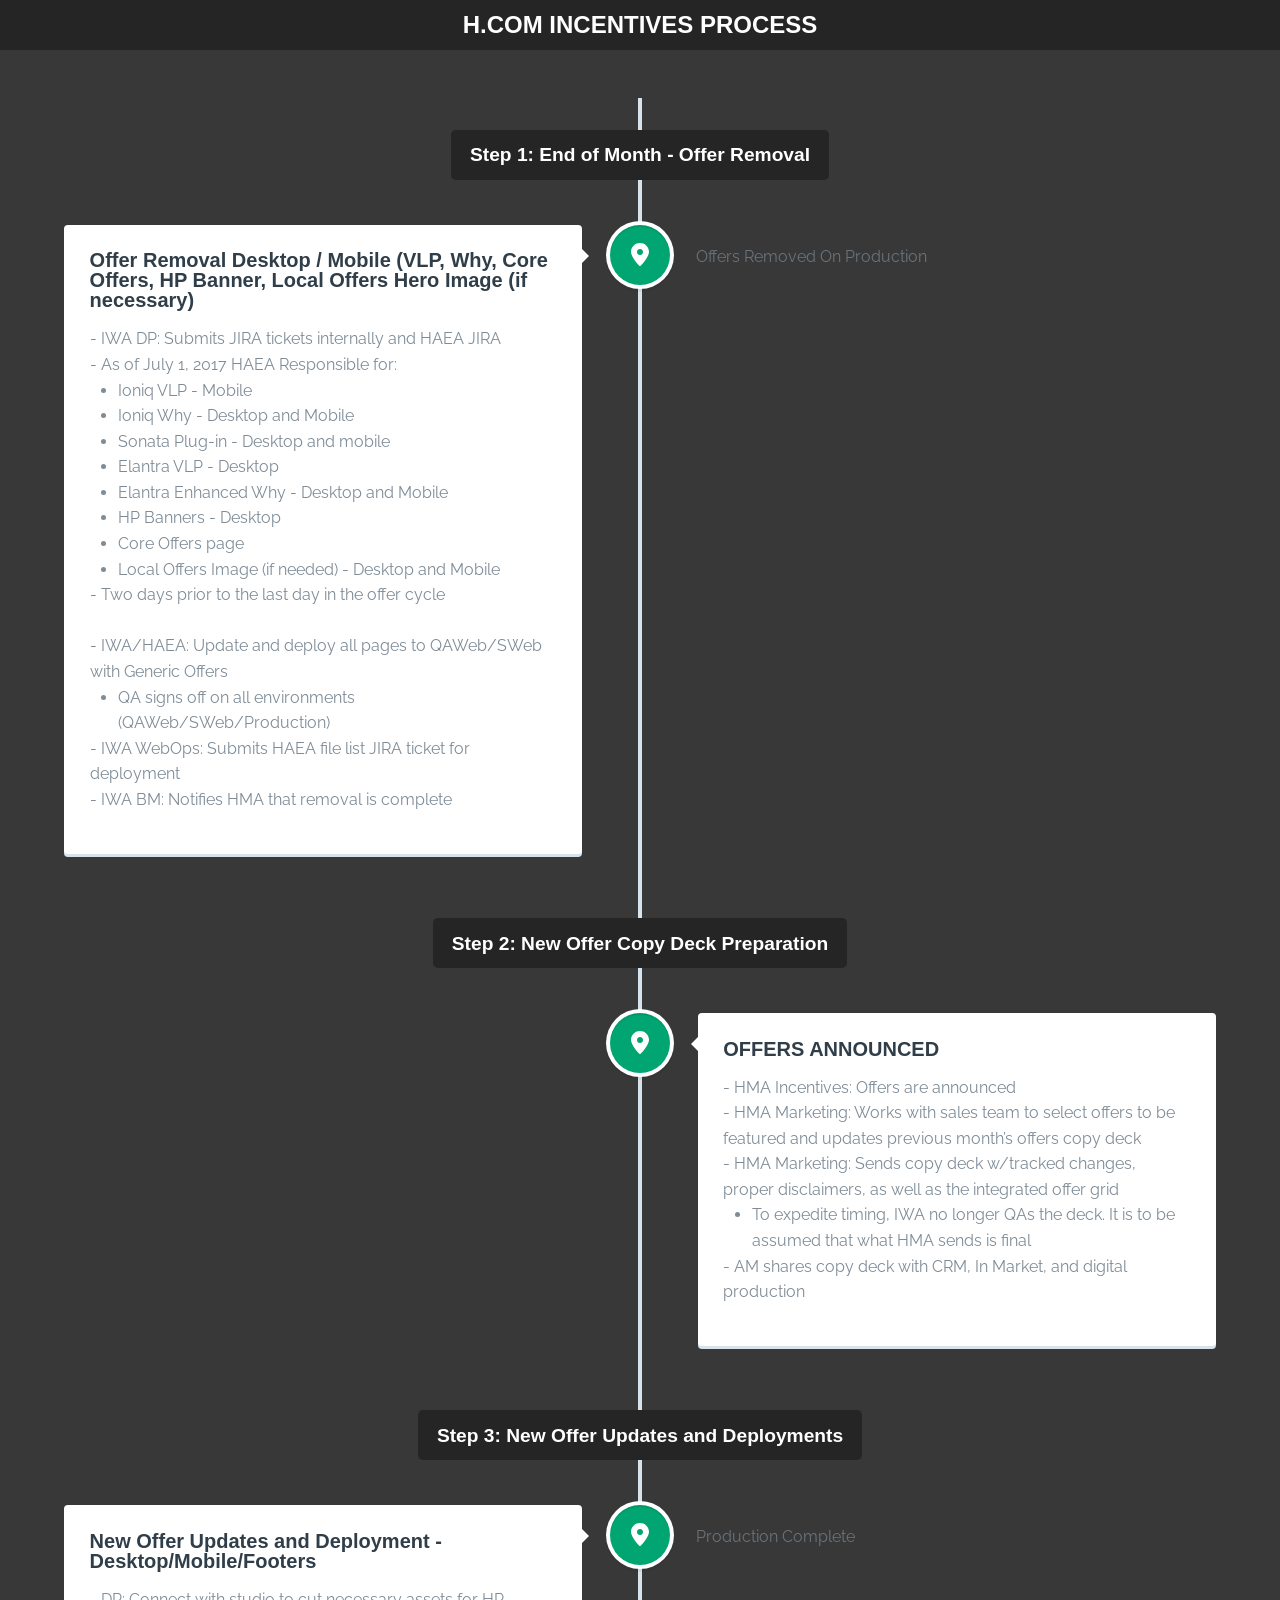
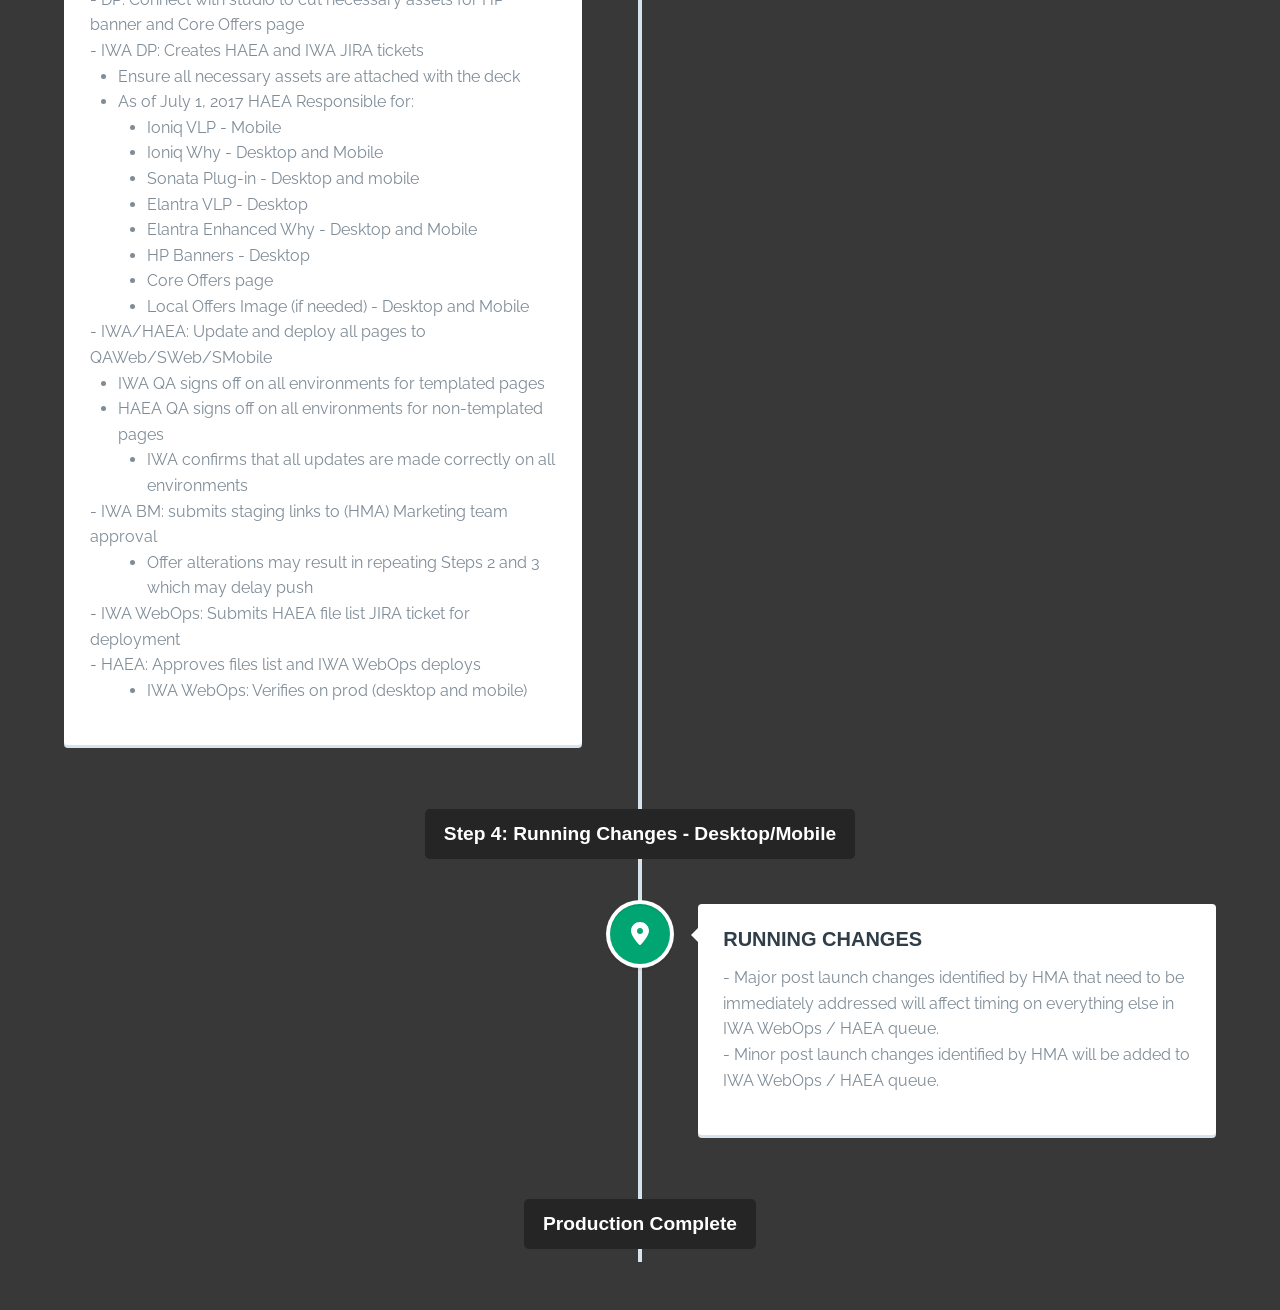
==== incentives/index.html @ 13c31f6a "Add files via upload" ====
<!doctype html>
<html lang="en" class="no-js">
<head>
	<meta charset="UTF-8">
	<meta name="viewport" content="width=device-width, initial-scale=1">

	<link href="https://fonts.googleapis.com/css?family=Raleway" rel="stylesheet" type='text/css'>

	<link rel="stylesheet" href="css/reset.css"> <!-- CSS reset -->
	<link rel="stylesheet" href="css/style.css"> <!-- Resource style -->
	<script src="js/modernizr.js"></script> <!-- Modernizr -->

	<title>H.com Incentives Process</title>
</head>
<body>
	<header>
		<h1>H.COM INCENTIVES PROCESS</h1>
	</header>

	<section id="myu-timeline" class="myu-container">
		<h2 class="myu-timeline-group">
			<span class="myu-timeline-group-title">Step 1:  End of Month - Offer Removal</span>
		</h2>
		<div class="myu-timeline-block">
			<div class="myu-timeline-img myu-pin">
				<img src="img/myu-icon-pin.svg" alt="">
			</div> <!-- myu-timeline-img -->

			<div class="myu-timeline-content">
				<h3>Offer Removal Desktop / Mobile (VLP, Why, Core Offers, HP Banner, Local Offers Hero Image (if necessary)</h3>
				<ul>
					<li>- IWA DP: Submits JIRA tickets internally and HAEA JIRA</li>
					<li>- As of July 1, 2017 HAEA Responsible for:</li>
					<li>
						<ul>
							<li>Ioniq VLP - Mobile</li>
							<li>Ioniq Why - Desktop and Mobile</li>
							<li>Sonata Plug-in - Desktop and mobile</li>
							<li>Elantra VLP - Desktop</li>
							<li>Elantra Enhanced Why - Desktop and Mobile</li>
							<li>HP Banners - Desktop</li>
							<li>Core Offers page</li>
							<li>Local Offers Image (if needed) - Desktop and Mobile</li>
						</ul>
					</li>
					<li>
						- Two days prior to the last day in the offer cycle
					</li>
					<br>
					<li>- IWA/HAEA: Update and deploy all pages to QAWeb/SWeb with Generic Offers</li>
					<li>
						<ul>
							<li>QA signs off on all environments (QAWeb/SWeb/Production)</li>
				</ul>
					<li>- IWA WebOps: Submits HAEA file list JIRA ticket for deployment</li>
					<li>- IWA BM: Notifies HMA that removal is complete</li>

				<span class="myu-day">Offers Removed On Production</span>
			</div> <!-- myu-timeline-content -->
		</div> <!-- myu-timeline-block -->
		<h2 class="myu-timeline-group">
			<span class="myu-timeline-group-title">Step 2: New Offer Copy Deck Preparation</span>
		</h2>
		<div class="myu-timeline-block">
			<div class="myu-timeline-img myu-pin">
				<img src="img/myu-icon-pin.svg" alt="">
			</div> <!-- myu-timeline-img -->

			<div class="myu-timeline-content">
				<h3>OFFERS ANNOUNCED</h3>
				<ul>
					<li>- HMA Incentives: Offers are announced</li>
					<li>- HMA Marketing: Works with sales team to select offers to be featured and updates previous month’s offers copy deck</li>
					<li>- HMA Marketing: Sends copy deck w/tracked changes, proper disclaimers, as well as the integrated offer grid</li>
					<li>
						<ul>
							<li>To expedite timing, IWA no longer QAs the deck. It is to be assumed that what HMA sends is final</li>
				</ul>
					<li>- AM shares copy deck with CRM, In Market, and digital production</li>
				</ul>
				<span class="myu-day"></span>
			</div> <!-- myu-timeline-content -->
		</div> <!-- myu-timeline-block -->

		<h2 class="myu-timeline-group">
			<span class="myu-timeline-group-title">Step 3: New Offer Updates and Deployments</span>
		</h2>

		<div class="myu-timeline-block">
			<div class="myu-timeline-img myu-pin">
				<img src="img/myu-icon-pin.svg" alt="">
			</div> <!-- myu-timeline-img -->

			<div class="myu-timeline-content">
				<h3>New Offer Updates and Deployment - Desktop/Mobile/Footers</h3>
				<ul>
					<li>- DP: Connect with studio to cut necessary assets for HP banner and Core Offers page</li>
					<li>- IWA DP: Creates HAEA and IWA JIRA tickets</li>
						<ul>
							<li>Ensure all necessary assets are attached with the deck</li>
							<li>As of July 1, 2017 HAEA Responsible for:</li>
								<ul>
									<li>Ioniq VLP - Mobile</li>
									<li>Ioniq Why - Desktop and Mobile</li>
									<li>Sonata Plug-in - Desktop and mobile</li>
									<li>Elantra VLP - Desktop</li>
									<li>Elantra Enhanced Why - Desktop and Mobile</li>
									<li>HP Banners - Desktop</li>
									<li>Core Offers page</li>
									<li>Local Offers Image (if needed) - Desktop and Mobile</li>
								</ul>
						</ul>
					</li>
					<li>
						- IWA/HAEA: Update and deploy all pages to QAWeb/SWeb/SMobile 
					</li>
						<ul>
							<li>IWA QA signs off on all environments for templated pages</li>
							<li>HAEA QA signs off on all environments for non-templated pages</li>
								<ul>
									<li>IWA confirms that all updates are made correctly on all environments</li>
								</ul>
						</ul>
					</li>
					<li>
						- IWA BM: submits staging links to (HMA) Marketing team approval
					</li>
						<ul>
							<ul>
								<li>Offer alterations may result in repeating Steps 2 and 3 which may delay push</li>
							</ul>
						</ul>
					</li>
					<li>
						- IWA WebOps: Submits HAEA file list JIRA ticket for deployment
					</li>
					<li>
						- HAEA: Approves files list and IWA WebOps deploys
					</li>
						<ul>
							<ul>
								<li>IWA WebOps: Verifies on prod (desktop and mobile)</li>
							</ul>
				</ul>
				<span class="myu-day">Production Complete</span>
			</div> <!-- myu-timeline-content -->
		</div> <!-- myu-timeline-block -->

				<h2 class="myu-timeline-group">
			<span class="myu-timeline-group-title">Step 4: Running Changes - Desktop/Mobile</span>
		</h2>

		<div class="myu-timeline-block">
			<div class="myu-timeline-img myu-pin">
				<img src="img/myu-icon-pin.svg" alt="">
			</div> <!-- myu-timeline-img -->

			<div class="myu-timeline-content">
				<h3>RUNNING CHANGES</h3>
				<ul>
					<li>- Major post launch changes identified by HMA that need to be immediately addressed will affect timing on everything else in IWA WebOps / HAEA queue.</li>
					<li>- Minor post launch changes identified by HMA will be added to IWA WebOps / HAEA queue.</li>
				</ul>
				<span class="myu-day"></span>
			</div> <!-- myu-timeline-content -->
		</div> <!-- myu-timeline-block -->

								<h2 class="myu-timeline-group">
			<span class="myu-timeline-group-title">Production Complete</span>
		</h2>

	</section> <!-- myu-timeline -->
	<script src="http://ajax.googleapis.com/ajax/libs/jquery/1.11.0/jquery.min.js"></script>
	<script src="js/main.js"></script> <!-- Resource jQuery -->
</body>
</html>
---- incentives/css/style.css ----
/* --------------------------------

Primary style

-------------------------------- */
html * {
  -webkit-font-smoothing: antialiased;
  -moz-osx-font-smoothing: grayscale;
}

*, *:after, *:before {
  -webkit-box-sizing: border-box;
  -moz-box-sizing: border-box;
  box-sizing: border-box;
}

body {
  font-size: 100%;
  font-family: 'Raleway', sans-serif;
  color: #7f8c97;
  background-color: #383838;
}

a {
  color: #acb7c0;
  text-decoration: none;
  font-family: "Open Sans", sans-serif;
}

img {
  max-width: 100%;
}

h1, h2, h3 {
  font-family: "Open Sans", sans-serif;
  font-weight: bold;
}

/* --------------------------------

Modules - reusable parts of our design

-------------------------------- */
.myu-container {
  /* this class is used to give a max-width to the element it is applied to, and center it horizontally when it reaches that max-width */
  width: 90%;
  max-width: 1170px;
  margin: 0 auto;
}
.myu-container::after {
  /* clearfix */
  content: '';
  display: table;
  clear: both;
}

/* --------------------------------

Main components

-------------------------------- */
header {
  height: 50px;
  line-height: 50px;
  text-align: center;
  background: #252525;
}
header h1 {
  color: white;
  font-size: 18px;
  font-size: 1.125rem;
}
@media only screen and (min-width: 1170px) {
  header h1 {
    font-size: 24px;
    font-size: 1.5rem;
  }
}

#myu-timeline {
  position: relative;
  padding: 2em 0;
  margin-top: 2em;
  margin-bottom: 2em;
}
#myu-timeline::before {
  /* this is the vertical line */
  content: '';
  position: absolute;
  top: 0;
  left: 18px;
  height: 100%;
  width: 4px;
  background: #d7e4ed;
}
@media only screen and (min-width: 1170px) {
  #myu-timeline {
    margin-top: 3em;
    margin-bottom: 3em;
  }
  #myu-timeline::before {
    left: 50%;
    margin-left: -2px;
  }
}

.myu-timeline-group {
  margin-left: 60px;
  position: relative;
  height: 1.6em;
}
.myu-timeline-group-title {
  padding: .8em 1em;
  background: #252525;
  color: white;
  border-radius: 0.25em;
  display: inline-block;
}

.myu-timeline-block {
  position: relative;
  margin: 2em 0;
}
.myu-timeline-block:after {
  content: "";
  display: table;
  clear: both;
}
.myu-timeline-block:first-child {
  margin-top: 0;
}
.myu-timeline-block:last-child {
  margin-bottom: 0;
}
@media only screen and (min-width: 1170px) {
  .myu-timeline-block {
    margin: 4em 0;
  }
  .myu-timeline-block:first-child {
    margin-top: 0;
  }
  .myu-timeline-block:last-child {
    margin-bottom: 0;
  }
}

.myu-timeline-img {
  position: absolute;
  top: 0;
  left: 0;
  width: 40px;
  height: 40px;
  border-radius: 50%;
  box-shadow: 0 0 0 4px white, inset 0 2px 0 rgba(0, 0, 0, 0.08), 0 3px 0 4px rgba(0, 0, 0, 0.05);
}
.myu-timeline-img img {
  display: block;
  width: 24px;
  height: 24px;
  position: relative;
  left: 50%;
  top: 50%;
  margin-left: -12px;
  margin-top: -12px;
}
.myu-timeline-img.myu-pin {
  background: #00a571;
}
@media only screen and (min-width: 1170px) {
  .myu-timeline-img {
    width: 60px;
    height: 60px;
    left: 50%;
    margin-left: -30px;
    /* Force Hardware Acceleration in WebKit */
    -webkit-transform: translateZ(0);
    -webkit-backface-visibility: hidden;
  }
  .cssanimations .myu-timeline-img.is-hidden {
    visibility: hidden;
  }
  .cssanimations .myu-timeline-img.bounce-in {
    visibility: visible;
    -webkit-animation: cd-bounce-1 0.6s;
    -moz-animation: cd-bounce-1 0.6s;
    animation: cd-bounce-1 0.6s;
  }
}

@-webkit-keyframes cd-bounce-1 {
  0% {
    opacity: 0;
    -webkit-transform: scale(0.5);
  }

  60% {
    opacity: 1;
    -webkit-transform: scale(1.2);
  }

  100% {
    -webkit-transform: scale(1);
  }
}
@-moz-keyframes cd-bounce-1 {
  0% {
    opacity: 0;
    -moz-transform: scale(0.5);
  }

  60% {
    opacity: 1;
    -moz-transform: scale(1.2);
  }

  100% {
    -moz-transform: scale(1);
  }
}
@keyframes cd-bounce-1 {
  0% {
    opacity: 0;
    -webkit-transform: scale(0.5);
    -moz-transform: scale(0.5);
    -ms-transform: scale(0.5);
    -o-transform: scale(0.5);
    transform: scale(0.5);
  }

  60% {
    opacity: 1;
    -webkit-transform: scale(1.2);
    -moz-transform: scale(1.2);
    -ms-transform: scale(1.2);
    -o-transform: scale(1.2);
    transform: scale(1.2);
  }

  100% {
    -webkit-transform: scale(1);
    -moz-transform: scale(1);
    -ms-transform: scale(1);
    -o-transform: scale(1);
    transform: scale(1);
  }
}
.myu-timeline-content {
  position: relative;
  margin-left: 60px;
  background: white;
  border-radius: 0.25em;
  padding: 1em;
  box-shadow: 0 3px 0 #d7e4ed;
}
.myu-timeline-content:after {
  content: "";
  display: table;
  clear: both;
}
.myu-timeline-content h3 {
  color: #303e49;
}
.myu-timeline-content .myu-day {
  font-size: 13px;
  font-size: 0.8125rem;
  display: inline-block;
}
.myu-timeline-content > ul {
  margin: 1em 0;
  font-size: 13px;
  font-size: 0.8125rem;
  line-height: 1.6;
}
.myu-timeline-content > ul ul {
  margin-left: 1.8em;
  list-style: disc;
}
.myu-timeline-content .myu-day {
  float: left;
  padding: .8em 0;
  opacity: .7;
}
.myu-timeline-content::before {
  content: '';
  position: absolute;
  top: 16px;
  right: 100%;
  height: 0;
  width: 0;
  border: 7px solid transparent;
  border-right: 7px solid white;
}
@media only screen and (min-width: 768px) {
  .myu-timeline-group {
    font-size: 18px;
    font-size: 1.2rem;
  }
  .myu-timeline-content h3 {
    font-size: 20px;
    font-size: 1.25rem;
  }
  .myu-timeline-content > ul {
    font-size: 16px;
    font-size: 1rem;
  }
  .myu-timeline-content .myu-day {
    font-size: 14px;
    font-size: 0.875rem;
  }
}
@media only screen and (min-width: 1170px) {
  .myu-timeline-group {
    margin-left: 0;
    text-align: center;
  }
  .myu-timeline-content {
    margin-left: 0;
    padding: 1.6em;
    width: 45%;
  }
  .myu-timeline-content::before {
    top: 24px;
    left: 100%;
    border-color: transparent;
    border-left-color: white;
  }
  .myu-timeline-content .myu-day {
    position: absolute;
    width: 100%;
    left: 122%;
    top: 6px;
    font-size: 16px;
    font-size: 1rem;
  }
  .myu-timeline-block:nth-of-type(even) .myu-timeline-content {
    float: right;
  }
  .myu-timeline-block:nth-of-type(even) .myu-timeline-content::before {
    top: 24px;
    left: auto;
    right: 100%;
    border-color: transparent;
    border-right-color: white;
  }
  .myu-timeline-block:nth-of-type(even) .myu-timeline-content .myu-day {
    left: auto;
    right: 122%;
    text-align: right;
  }
  .cssanimations .myu-timeline-content.is-hidden {
    visibility: hidden;
  }
  .cssanimations .myu-timeline-content.bounce-in {
    visibility: visible;
    -webkit-animation: cd-bounce-2 0.6s;
    -moz-animation: cd-bounce-2 0.6s;
    animation: cd-bounce-2 0.6s;
  }
}

@media only screen and (min-width: 1170px) {
  /* inverse bounce effect on even content blocks */
  .cssanimations .myu-timeline-block:nth-of-type(even) .myu-timeline-content.bounce-in {
    -webkit-animation: cd-bounce-2-inverse 0.6s;
    -moz-animation: cd-bounce-2-inverse 0.6s;
    animation: cd-bounce-2-inverse 0.6s;
  }
}
@-webkit-keyframes cd-bounce-2 {
  0% {
    opacity: 0;
    -webkit-transform: translateX(-100px);
  }

  60% {
    opacity: 1;
    -webkit-transform: translateX(20px);
  }

  100% {
    -webkit-transform: translateX(0);
  }
}
@-moz-keyframes cd-bounce-2 {
  0% {
    opacity: 0;
    -moz-transform: translateX(-100px);
  }

  60% {
    opacity: 1;
    -moz-transform: translateX(20px);
  }

  100% {
    -moz-transform: translateX(0);
  }
}
@keyframes cd-bounce-2 {
  0% {
    opacity: 0;
    -webkit-transform: translateX(-100px);
    -moz-transform: translateX(-100px);
    -ms-transform: translateX(-100px);
    -o-transform: translateX(-100px);
    transform: translateX(-100px);
  }

  60% {
    opacity: 1;
    -webkit-transform: translateX(20px);
    -moz-transform: translateX(20px);
    -ms-transform: translateX(20px);
    -o-transform: translateX(20px);
    transform: translateX(20px);
  }

  100% {
    -webkit-transform: translateX(0);
    -moz-transform: translateX(0);
    -ms-transform: translateX(0);
    -o-transform: translateX(0);
    transform: translateX(0);
  }
}
@-webkit-keyframes cd-bounce-2-inverse {
  0% {
    opacity: 0;
    -webkit-transform: translateX(100px);
  }

  60% {
    opacity: 1;
    -webkit-transform: translateX(-20px);
  }

  100% {
    -webkit-transform: translateX(0);
  }
}
@-moz-keyframes cd-bounce-2-inverse {
  0% {
    opacity: 0;
    -moz-transform: translateX(100px);
  }

  60% {
    opacity: 1;
    -moz-transform: translateX(-20px);
  }

  100% {
    -moz-transform: translateX(0);
  }
}
@keyframes cd-bounce-2-inverse {
  0% {
    opacity: 0;
    -webkit-transform: translateX(100px);
    -moz-transform: translateX(100px);
    -ms-transform: translateX(100px);
    -o-transform: translateX(100px);
    transform: translateX(100px);
  }

  60% {
    opacity: 1;
    -webkit-transform: translateX(-20px);
    -moz-transform: translateX(-20px);
    -ms-transform: translateX(-20px);
    -o-transform: translateX(-20px);
    transform: translateX(-20px);
  }

  100% {
    -webkit-transform: translateX(0);
    -moz-transform: translateX(0);
    -ms-transform: translateX(0);
    -o-transform: translateX(0);
    transform: translateX(0);
  }
}
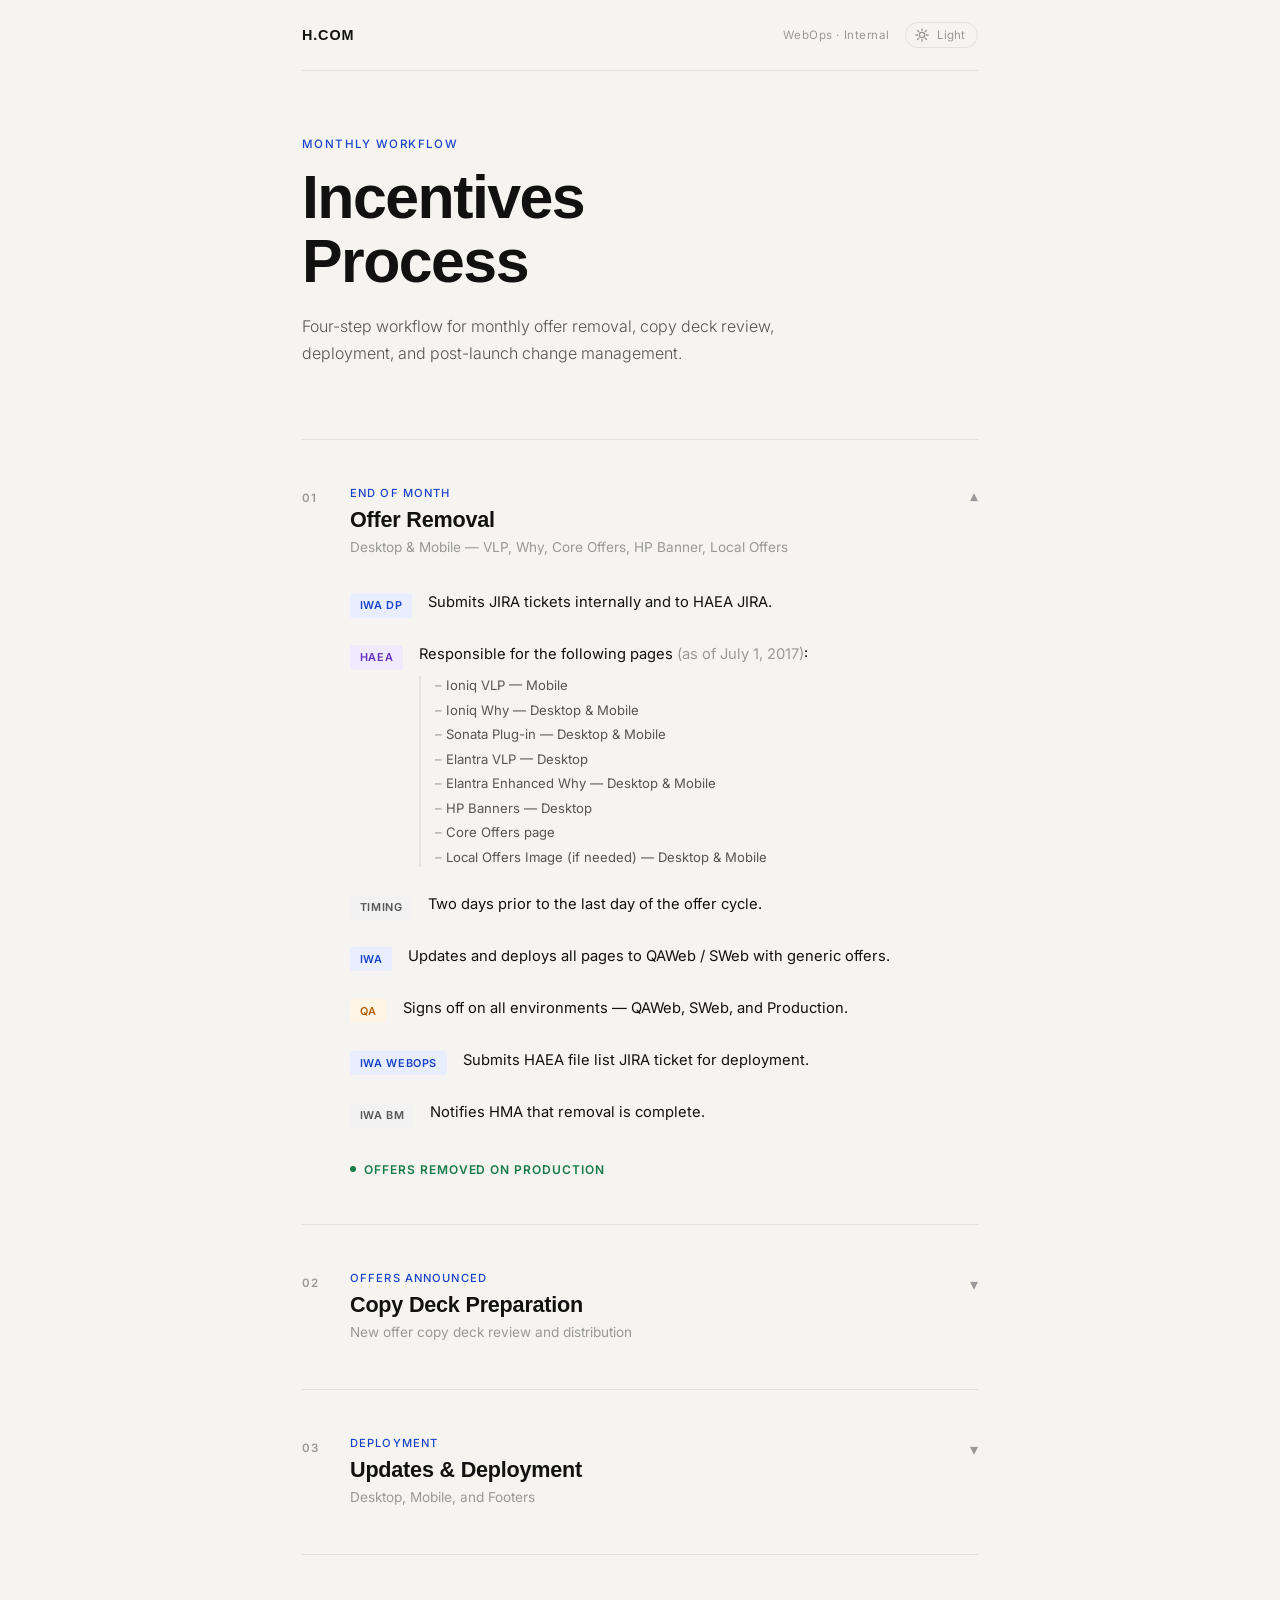
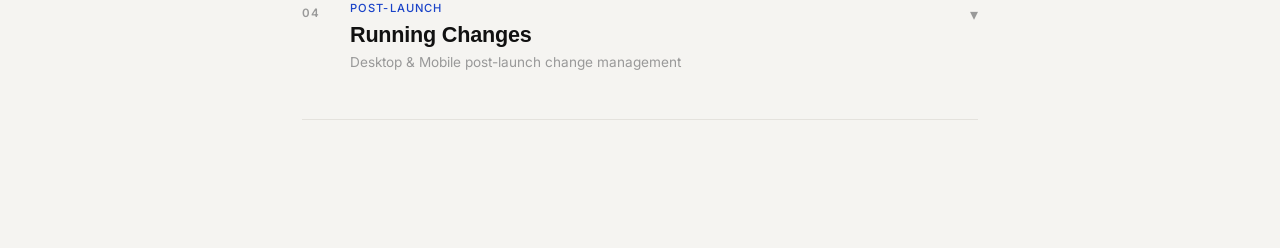
==== commit 3a9c15fe: "updated code" ====
--- a/incentives/index.html
+++ b/incentives/index.html
@@ -1,176 +1,550 @@
-<!doctype html>
-<html lang="en" class="no-js">
+<!DOCTYPE html>
+<html lang="en">
 <head>
-	<meta charset="UTF-8">
-	<meta name="viewport" content="width=device-width, initial-scale=1">
-
-	<link href="https://fonts.googleapis.com/css?family=Raleway" rel="stylesheet" type='text/css'>
-
-	<link rel="stylesheet" href="css/reset.css"> <!-- CSS reset -->
-	<link rel="stylesheet" href="css/style.css"> <!-- Resource style -->
-	<script src="js/modernizr.js"></script> <!-- Modernizr -->
-
-	<title>H.com Incentives Process</title>
+  <meta charset="UTF-8" />
+  <meta name="viewport" content="width=device-width, initial-scale=1.0" />
+  <title>H.com · Incentives Process</title>
+  <link href="https://fonts.googleapis.com/css2?family=Inter:wght@300;400;500;600&display=swap" rel="stylesheet" />
+  <style>
+    *, *::before, *::after { box-sizing: border-box; margin: 0; padding: 0; }
+
+    :root {
+      --bg:       #f5f4f1;
+      --white:    #ffffff;
+      --ink:      #111111;
+      --ink-2:    #555555;
+      --ink-3:    #999999;
+      --rule:     #e4e2dd;
+      --accent:   #1a43c8;
+      --accent-bg:#eef1fb;
+    }
+
+    [data-theme="dark"] {
+      --bg:       #111214;
+      --white:    #1a1c20;
+      --ink:      #f0eee8;
+      --ink-2:    #9a9890;
+      --ink-3:    #55534e;
+      --rule:     #28292e;
+      --accent:   #6b8ef5;
+      --accent-bg:#1a1f35;
+    }
+
+    html { scroll-behavior: smooth; }
+
+    body {
+      font-family: 'Inter', sans-serif;
+      background: var(--bg);
+      color: var(--ink);
+      font-size: 15px;
+      line-height: 1.6;
+      -webkit-font-smoothing: antialiased;
+    }
+
+    .page {
+      max-width: 740px;
+      margin: 0 auto;
+      padding: 0 2rem 8rem;
+    }
+
+    .topbar {
+      display: flex;
+      align-items: center;
+      justify-content: space-between;
+      padding: 1.4rem 0;
+      border-bottom: 1px solid var(--rule);
+      margin-bottom: 4rem;
+    }
+
+    .topbar-logo {
+      font-family: 'Helvetica Neue', Helvetica, Arial, sans-serif;
+      font-size: 0.9rem;
+      font-weight: 800;
+      letter-spacing: 0.06em;
+      color: var(--ink);
+    }
+
+    .topbar-tag {
+      font-size: 0.72rem;
+      color: var(--ink-3);
+      letter-spacing: 0.05em;
+    }
+
+    .hero { margin-bottom: 4.5rem; }
+
+    .hero-label {
+      font-size: 0.72rem;
+      font-weight: 500;
+      letter-spacing: 0.12em;
+      text-transform: uppercase;
+      color: var(--accent);
+      margin-bottom: 0.75rem;
+    }
+
+    h1 {
+      font-family: 'Helvetica Neue', Helvetica, Arial, sans-serif;
+      font-size: clamp(2.4rem, 6vw, 3.8rem);
+      font-weight: 800;
+      line-height: 1.05;
+      letter-spacing: -0.025em;
+      color: var(--ink);
+      margin-bottom: 1.2rem;
+    }
+
+    .hero-sub {
+      font-size: 1rem;
+      color: var(--ink-2);
+      max-width: 480px;
+      font-weight: 300;
+      line-height: 1.7;
+    }
+
+    .step {
+      border-top: 1px solid var(--rule);
+      padding: 2.8rem 0;
+    }
+
+    .step:last-child { border-bottom: 1px solid var(--rule); }
+
+    .step-header {
+      display: grid;
+      grid-template-columns: 3rem 1fr auto;
+      align-items: start;
+      gap: 0;
+      cursor: pointer;
+      user-select: none;
+    }
+
+    .step-num {
+      font-size: 0.72rem;
+      font-weight: 600;
+      color: var(--ink-3);
+      letter-spacing: 0.06em;
+      padding-top: 4px;
+    }
+
+    .step-phase {
+      font-size: 0.7rem;
+      font-weight: 500;
+      letter-spacing: 0.1em;
+      text-transform: uppercase;
+      color: var(--accent);
+      margin-bottom: 0.25rem;
+    }
+
+    h2 {
+      font-family: 'Helvetica Neue', Helvetica, Arial, sans-serif;
+      font-size: 1.35rem;
+      font-weight: 700;
+      line-height: 1.2;
+      letter-spacing: -0.01em;
+      color: var(--ink);
+    }
+
+    .step-desc {
+      font-size: 0.85rem;
+      color: var(--ink-3);
+      margin-top: 0.3rem;
+    }
+
+    .step-chevron {
+      font-size: 1rem;
+      color: var(--ink-3);
+      transition: transform 0.25s ease;
+      padding-top: 2px;
+    }
+
+    .step.open .step-chevron { transform: rotate(180deg); }
+
+    .step-body {
+      display: none;
+      margin-top: 2rem;
+      padding-left: 3rem;
+    }
+
+    .step.open .step-body { display: block; }
+
+    .tasks { display: flex; flex-direction: column; gap: 1.6rem; }
+
+    .task { display: flex; gap: 1rem; align-items: flex-start; }
+
+    .owner {
+      font-size: 0.68rem;
+      font-weight: 600;
+      letter-spacing: 0.06em;
+      text-transform: uppercase;
+      padding: 0.22rem 0.6rem;
+      border-radius: 3px;
+      white-space: nowrap;
+      flex-shrink: 0;
+      margin-top: 2px;
+    }
+
+    .o-iwa  { background: #e8eeff; color: #1a43c8; }
+    .o-haea { background: #f0eaff; color: #6330b8; }
+    .o-hma  { background: #e6f7ef; color: #1a7a4a; }
+    .o-qa   { background: #fff5e6; color: #b06000; }
+    .o-dp   { background: #e8f8ff; color: #0872aa; }
+    .o-am   { background: #fff0f3; color: #b01f3f; }
+    .o-bm   { background: #f2f2f2; color: #555555; }
+
+    [data-theme="dark"] .o-iwa  { background: #1a2248; color: #8aabff; }
+    [data-theme="dark"] .o-haea { background: #221640; color: #c4a0ff; }
+    [data-theme="dark"] .o-hma  { background: #0f2a1e; color: #5ecf8e; }
+    [data-theme="dark"] .o-qa   { background: #2a1e00; color: #ffc060; }
+    [data-theme="dark"] .o-dp   { background: #0c1e2e; color: #58c4f8; }
+    [data-theme="dark"] .o-am   { background: #2a0f18; color: #ff9aae; }
+    [data-theme="dark"] .o-bm   { background: #1e1e1e; color: #aaaaaa; }
+
+    .task-text { color: var(--ink); font-size: 0.92rem; line-height: 1.6; }
+
+    .sub {
+      margin-top: 0.6rem;
+      padding-left: 0.9rem;
+      border-left: 2px solid var(--rule);
+      display: flex;
+      flex-direction: column;
+      gap: 0.3rem;
+    }
+
+    .sub li {
+      list-style: none;
+      font-size: 0.82rem;
+      color: var(--ink-2);
+      line-height: 1.5;
+    }
+
+    .sub li::before { content: '– '; color: var(--ink-3); }
+
+    .callout {
+      margin-top: 1rem;
+      padding: 0.8rem 1rem;
+      border-left: 3px solid;
+      font-size: 0.82rem;
+      line-height: 1.6;
+      border-radius: 0 4px 4px 0;
+    }
+
+    .callout-info {
+      border-color: var(--accent);
+      background: var(--accent-bg);
+      color: var(--ink-2);
+    }
+
+    .callout-warn {
+      border-color: #d97706;
+      background: #fffbeb;
+      color: #7c4a00;
+    }
+
+    [data-theme="dark"] .callout-warn { background: #1e1200; color: #d4aa60; }
+
+    .status {
+      display: inline-flex;
+      align-items: center;
+      gap: 0.5rem;
+      margin-top: 2rem;
+      font-size: 0.75rem;
+      font-weight: 600;
+      letter-spacing: 0.08em;
+      text-transform: uppercase;
+      color: #1a7a4a;
+    }
+
+    [data-theme="dark"] .status { color: #5ecf8e; }
+
+    .status::before {
+      content: '';
+      width: 6px; height: 6px;
+      border-radius: 50%;
+      background: currentColor;
+    }
+
+    .theme-toggle {
+      display: flex;
+      align-items: center;
+      gap: 0.5rem;
+      background: none;
+      border: 1px solid var(--rule);
+      border-radius: 20px;
+      padding: 0.3rem 0.75rem 0.3rem 0.55rem;
+      cursor: pointer;
+      font-family: 'Inter', sans-serif;
+      font-size: 0.72rem;
+      color: var(--ink-3);
+      transition: border-color 0.2s, color 0.2s;
+    }
+
+    .theme-toggle:hover { border-color: var(--ink-3); color: var(--ink-2); }
+
+    .theme-toggle-icon {
+      width: 14px;
+      height: 14px;
+      flex-shrink: 0;
+    }
+
+    .icon-sun, .icon-moon { display: none; }
+    [data-theme="light"] .icon-sun  { display: block; }
+    [data-theme="dark"]  .icon-moon { display: block; }
+    /* fallback before JS runs — show sun */
+    html:not([data-theme]) .icon-sun { display: block; }
+      from { opacity: 0; transform: translateY(12px); }
+      to   { opacity: 1; transform: translateY(0); }
+    }
+
+    .hero  { animation: fadeUp 0.45s ease both; }
+    .step  { animation: fadeUp 0.4s ease both; }
+    .step:nth-child(1) { animation-delay: 0.1s; }
+    .step:nth-child(2) { animation-delay: 0.18s; }
+    .step:nth-child(3) { animation-delay: 0.26s; }
+    .step:nth-child(4) { animation-delay: 0.34s; }
+
+    @media (max-width: 540px) {
+      h1 { font-size: 2.2rem; }
+      .step-body { padding-left: 0; }
+      .step-header { grid-template-columns: 2.5rem 1fr auto; }
+    }
+  </style>
 </head>
 <body>
-	<header>
-		<h1>H.COM INCENTIVES PROCESS</h1>
-	</header>
-
-	<section id="myu-timeline" class="myu-container">
-		<h2 class="myu-timeline-group">
-			<span class="myu-timeline-group-title">Step 1:  End of Month - Offer Removal</span>
-		</h2>
-		<div class="myu-timeline-block">
-			<div class="myu-timeline-img myu-pin">
-				<img src="img/myu-icon-pin.svg" alt="">
-			</div> <!-- myu-timeline-img -->
-
-			<div class="myu-timeline-content">
-				<h3>Offer Removal Desktop / Mobile (VLP, Why, Core Offers, HP Banner, Local Offers Hero Image (if necessary)</h3>
-				<ul>
-					<li>- IWA DP: Submits JIRA tickets internally and HAEA JIRA</li>
-					<li>- As of July 1, 2017 HAEA Responsible for:</li>
-					<li>
-						<ul>
-							<li>Ioniq VLP - Mobile</li>
-							<li>Ioniq Why - Desktop and Mobile</li>
-							<li>Sonata Plug-in - Desktop and mobile</li>
-							<li>Elantra VLP - Desktop</li>
-							<li>Elantra Enhanced Why - Desktop and Mobile</li>
-							<li>HP Banners - Desktop</li>
-							<li>Core Offers page</li>
-							<li>Local Offers Image (if needed) - Desktop and Mobile</li>
-						</ul>
-					</li>
-					<li>
-						- Two days prior to the last day in the offer cycle
-					</li>
-					<br>
-					<li>- IWA/HAEA: Update and deploy all pages to QAWeb/SWeb with Generic Offers</li>
-					<li>
-						<ul>
-							<li>QA signs off on all environments (QAWeb/SWeb/Production)</li>
-				</ul>
-					<li>- IWA WebOps: Submits HAEA file list JIRA ticket for deployment</li>
-					<li>- IWA BM: Notifies HMA that removal is complete</li>
-
-				<span class="myu-day">Offers Removed On Production</span>
-			</div> <!-- myu-timeline-content -->
-		</div> <!-- myu-timeline-block -->
-		<h2 class="myu-timeline-group">
-			<span class="myu-timeline-group-title">Step 2: New Offer Copy Deck Preparation</span>
-		</h2>
-		<div class="myu-timeline-block">
-			<div class="myu-timeline-img myu-pin">
-				<img src="img/myu-icon-pin.svg" alt="">
-			</div> <!-- myu-timeline-img -->
-
-			<div class="myu-timeline-content">
-				<h3>OFFERS ANNOUNCED</h3>
-				<ul>
-					<li>- HMA Incentives: Offers are announced</li>
-					<li>- HMA Marketing: Works with sales team to select offers to be featured and updates previous month’s offers copy deck</li>
-					<li>- HMA Marketing: Sends copy deck w/tracked changes, proper disclaimers, as well as the integrated offer grid</li>
-					<li>
-						<ul>
-							<li>To expedite timing, IWA no longer QAs the deck. It is to be assumed that what HMA sends is final</li>
-				</ul>
-					<li>- AM shares copy deck with CRM, In Market, and digital production</li>
-				</ul>
-				<span class="myu-day"></span>
-			</div> <!-- myu-timeline-content -->
-		</div> <!-- myu-timeline-block -->
-
-		<h2 class="myu-timeline-group">
-			<span class="myu-timeline-group-title">Step 3: New Offer Updates and Deployments</span>
-		</h2>
-
-		<div class="myu-timeline-block">
-			<div class="myu-timeline-img myu-pin">
-				<img src="img/myu-icon-pin.svg" alt="">
-			</div> <!-- myu-timeline-img -->
-
-			<div class="myu-timeline-content">
-				<h3>New Offer Updates and Deployment - Desktop/Mobile/Footers</h3>
-				<ul>
-					<li>- DP: Connect with studio to cut necessary assets for HP banner and Core Offers page</li>
-					<li>- IWA DP: Creates HAEA and IWA JIRA tickets</li>
-						<ul>
-							<li>Ensure all necessary assets are attached with the deck</li>
-							<li>As of July 1, 2017 HAEA Responsible for:</li>
-								<ul>
-									<li>Ioniq VLP - Mobile</li>
-									<li>Ioniq Why - Desktop and Mobile</li>
-									<li>Sonata Plug-in - Desktop and mobile</li>
-									<li>Elantra VLP - Desktop</li>
-									<li>Elantra Enhanced Why - Desktop and Mobile</li>
-									<li>HP Banners - Desktop</li>
-									<li>Core Offers page</li>
-									<li>Local Offers Image (if needed) - Desktop and Mobile</li>
-								</ul>
-						</ul>
-					</li>
-					<li>
-						- IWA/HAEA: Update and deploy all pages to QAWeb/SWeb/SMobile 
-					</li>
-						<ul>
-							<li>IWA QA signs off on all environments for templated pages</li>
-							<li>HAEA QA signs off on all environments for non-templated pages</li>
-								<ul>
-									<li>IWA confirms that all updates are made correctly on all environments</li>
-								</ul>
-						</ul>
-					</li>
-					<li>
-						- IWA BM: submits staging links to (HMA) Marketing team approval
-					</li>
-						<ul>
-							<ul>
-								<li>Offer alterations may result in repeating Steps 2 and 3 which may delay push</li>
-							</ul>
-						</ul>
-					</li>
-					<li>
-						- IWA WebOps: Submits HAEA file list JIRA ticket for deployment
-					</li>
-					<li>
-						- HAEA: Approves files list and IWA WebOps deploys
-					</li>
-						<ul>
-							<ul>
-								<li>IWA WebOps: Verifies on prod (desktop and mobile)</li>
-							</ul>
-				</ul>
-				<span class="myu-day">Production Complete</span>
-			</div> <!-- myu-timeline-content -->
-		</div> <!-- myu-timeline-block -->
-
-				<h2 class="myu-timeline-group">
-			<span class="myu-timeline-group-title">Step 4: Running Changes - Desktop/Mobile</span>
-		</h2>
-
-		<div class="myu-timeline-block">
-			<div class="myu-timeline-img myu-pin">
-				<img src="img/myu-icon-pin.svg" alt="">
-			</div> <!-- myu-timeline-img -->
-
-			<div class="myu-timeline-content">
-				<h3>RUNNING CHANGES</h3>
-				<ul>
-					<li>- Major post launch changes identified by HMA that need to be immediately addressed will affect timing on everything else in IWA WebOps / HAEA queue.</li>
-					<li>- Minor post launch changes identified by HMA will be added to IWA WebOps / HAEA queue.</li>
-				</ul>
-				<span class="myu-day"></span>
-			</div> <!-- myu-timeline-content -->
-		</div> <!-- myu-timeline-block -->
-
-								<h2 class="myu-timeline-group">
-			<span class="myu-timeline-group-title">Production Complete</span>
-		</h2>
-
-	</section> <!-- myu-timeline -->
-	<script src="http://ajax.googleapis.com/ajax/libs/jquery/1.11.0/jquery.min.js"></script>
-	<script src="js/main.js"></script> <!-- Resource jQuery -->
+<div class="page">
+
+  <div class="topbar">
+    <span class="topbar-logo">H.COM</span>
+    <div style="display:flex;align-items:center;gap:1rem;">
+      <span class="topbar-tag">WebOps · Internal</span>
+      <button class="theme-toggle" onclick="toggleTheme()" aria-label="Toggle color theme">
+        <svg class="theme-toggle-icon icon-sun" viewBox="0 0 16 16" fill="none" xmlns="http://www.w3.org/2000/svg">
+          <circle cx="8" cy="8" r="3" stroke="currentColor" stroke-width="1.5"/>
+          <line x1="8" y1="1" x2="8" y2="3" stroke="currentColor" stroke-width="1.5" stroke-linecap="round"/>
+          <line x1="8" y1="13" x2="8" y2="15" stroke="currentColor" stroke-width="1.5" stroke-linecap="round"/>
+          <line x1="1" y1="8" x2="3" y2="8" stroke="currentColor" stroke-width="1.5" stroke-linecap="round"/>
+          <line x1="13" y1="8" x2="15" y2="8" stroke="currentColor" stroke-width="1.5" stroke-linecap="round"/>
+          <line x1="2.93" y1="2.93" x2="4.34" y2="4.34" stroke="currentColor" stroke-width="1.5" stroke-linecap="round"/>
+          <line x1="11.66" y1="11.66" x2="13.07" y2="13.07" stroke="currentColor" stroke-width="1.5" stroke-linecap="round"/>
+          <line x1="2.93" y1="13.07" x2="4.34" y2="11.66" stroke="currentColor" stroke-width="1.5" stroke-linecap="round"/>
+          <line x1="11.66" y1="4.34" x2="13.07" y2="2.93" stroke="currentColor" stroke-width="1.5" stroke-linecap="round"/>
+        </svg>
+        <svg class="theme-toggle-icon icon-moon" viewBox="0 0 16 16" fill="none" xmlns="http://www.w3.org/2000/svg">
+          <path d="M13.5 9.5A6 6 0 0 1 6.5 2.5a5.5 5.5 0 1 0 7 7z" stroke="currentColor" stroke-width="1.5" stroke-linecap="round" stroke-linejoin="round"/>
+        </svg>
+        <span id="theme-label">Light</span>
+      </button>
+    </div>
+  </div>
+
+  <div class="hero">
+    <p class="hero-label">Monthly workflow</p>
+    <h1>Incentives<br>Process</h1>
+    <p class="hero-sub">Four-step workflow for monthly offer removal, copy deck review, deployment, and post-launch change management.</p>
+  </div>
+
+  <div class="step open">
+    <div class="step-header" onclick="toggle(this)">
+      <span class="step-num">01</span>
+      <div>
+        <p class="step-phase">End of month</p>
+        <h2>Offer Removal</h2>
+        <p class="step-desc">Desktop &amp; Mobile — VLP, Why, Core Offers, HP Banner, Local Offers</p>
+      </div>
+      <span class="step-chevron">▾</span>
+    </div>
+    <div class="step-body">
+      <div class="tasks">
+        <div class="task">
+          <span class="owner o-iwa">IWA DP</span>
+          <div class="task-text">Submits JIRA tickets internally and to HAEA JIRA.</div>
+        </div>
+        <div class="task">
+          <span class="owner o-haea">HAEA</span>
+          <div class="task-text">
+            Responsible for the following pages <span style="color:var(--ink-3)">(as of July 1, 2017)</span>:
+            <ul class="sub">
+              <li>Ioniq VLP — Mobile</li>
+              <li>Ioniq Why — Desktop &amp; Mobile</li>
+              <li>Sonata Plug-in — Desktop &amp; Mobile</li>
+              <li>Elantra VLP — Desktop</li>
+              <li>Elantra Enhanced Why — Desktop &amp; Mobile</li>
+              <li>HP Banners — Desktop</li>
+              <li>Core Offers page</li>
+              <li>Local Offers Image (if needed) — Desktop &amp; Mobile</li>
+            </ul>
+          </div>
+        </div>
+        <div class="task">
+          <span class="owner o-bm">Timing</span>
+          <div class="task-text">Two days prior to the last day of the offer cycle.</div>
+        </div>
+        <div class="task">
+          <span class="owner o-iwa">IWA</span>
+          <div class="task-text">Updates and deploys all pages to QAWeb / SWeb with generic offers.</div>
+        </div>
+        <div class="task">
+          <span class="owner o-qa">QA</span>
+          <div class="task-text">Signs off on all environments — QAWeb, SWeb, and Production.</div>
+        </div>
+        <div class="task">
+          <span class="owner o-iwa">IWA WebOps</span>
+          <div class="task-text">Submits HAEA file list JIRA ticket for deployment.</div>
+        </div>
+        <div class="task">
+          <span class="owner o-bm">IWA BM</span>
+          <div class="task-text">Notifies HMA that removal is complete.</div>
+        </div>
+      </div>
+      <div class="status">Offers removed on production</div>
+    </div>
+  </div>
+
+  <div class="step">
+    <div class="step-header" onclick="toggle(this)">
+      <span class="step-num">02</span>
+      <div>
+        <p class="step-phase">Offers announced</p>
+        <h2>Copy Deck Preparation</h2>
+        <p class="step-desc">New offer copy deck review and distribution</p>
+      </div>
+      <span class="step-chevron">▾</span>
+    </div>
+    <div class="step-body">
+      <div class="tasks">
+        <div class="task">
+          <span class="owner o-hma">HMA Incentives</span>
+          <div class="task-text">Offers are announced.</div>
+        </div>
+        <div class="task">
+          <span class="owner o-hma">HMA Marketing</span>
+          <div class="task-text">Works with the sales team to select featured offers and updates the previous month's copy deck.</div>
+        </div>
+        <div class="task">
+          <span class="owner o-hma">HMA Marketing</span>
+          <div class="task-text">Sends copy deck with tracked changes, proper disclaimers, and the integrated offer grid.</div>
+        </div>
+        <div class="callout callout-info">
+          IWA no longer QAs the deck to expedite timing. What HMA sends is assumed final.
+        </div>
+        <div class="task" style="margin-top:0.5rem">
+          <span class="owner o-am">AM</span>
+          <div class="task-text">Shares copy deck with CRM, In Market, and Digital Production.</div>
+        </div>
+      </div>
+    </div>
+  </div>
+
+  <div class="step">
+    <div class="step-header" onclick="toggle(this)">
+      <span class="step-num">03</span>
+      <div>
+        <p class="step-phase">Deployment</p>
+        <h2>Updates &amp; Deployment</h2>
+        <p class="step-desc">Desktop, Mobile, and Footers</p>
+      </div>
+      <span class="step-chevron">▾</span>
+    </div>
+    <div class="step-body">
+      <div class="tasks">
+        <div class="task">
+          <span class="owner o-dp">DP</span>
+          <div class="task-text">Connects with studio to cut necessary assets for HP Banner and Core Offers page.</div>
+        </div>
+        <div class="task">
+          <span class="owner o-iwa">IWA DP</span>
+          <div class="task-text">Creates HAEA and IWA JIRA tickets. Ensures all necessary assets are attached with the deck.</div>
+        </div>
+        <div class="task">
+          <span class="owner o-haea">HAEA</span>
+          <div class="task-text">
+            Responsible for the following pages <span style="color:var(--ink-3)">(as of July 1, 2017)</span>:
+            <ul class="sub">
+              <li>Ioniq VLP — Mobile</li>
+              <li>Ioniq Why — Desktop &amp; Mobile</li>
+              <li>Sonata Plug-in — Desktop &amp; Mobile</li>
+              <li>Elantra VLP — Desktop</li>
+              <li>Elantra Enhanced Why — Desktop &amp; Mobile</li>
+              <li>HP Banners — Desktop</li>
+              <li>Core Offers page</li>
+              <li>Local Offers Image (if needed) — Desktop &amp; Mobile</li>
+            </ul>
+          </div>
+        </div>
+        <div class="task">
+          <span class="owner o-iwa">IWA / HAEA</span>
+          <div class="task-text">Updates and deploys all pages to QAWeb, SWeb, and SMobile.</div>
+        </div>
+        <div class="task">
+          <span class="owner o-qa">IWA QA</span>
+          <div class="task-text">Signs off on all environments for <strong>templated pages</strong>.</div>
+        </div>
+        <div class="task">
+          <span class="owner o-qa">HAEA QA</span>
+          <div class="task-text">Signs off on all environments for <strong>non-templated pages</strong>. IWA confirms updates are correct across all environments.</div>
+        </div>
+        <div class="task">
+          <span class="owner o-bm">IWA BM</span>
+          <div class="task-text">Submits staging links to HMA Marketing for approval.</div>
+        </div>
+        <div class="callout callout-warn">
+          Offer alterations may require repeating steps 2 and 3, which may delay the push to production.
+        </div>
+        <div class="task" style="margin-top:0.5rem">
+          <span class="owner o-iwa">IWA WebOps</span>
+          <div class="task-text">Submits HAEA file list JIRA ticket for deployment.</div>
+        </div>
+        <div class="task">
+          <span class="owner o-haea">HAEA</span>
+          <div class="task-text">Approves file list. IWA WebOps deploys and verifies on Production — desktop and mobile.</div>
+        </div>
+      </div>
+      <div class="status">Production complete</div>
+    </div>
+  </div>
+
+  <div class="step">
+    <div class="step-header" onclick="toggle(this)">
+      <span class="step-num">04</span>
+      <div>
+        <p class="step-phase">Post-launch</p>
+        <h2>Running Changes</h2>
+        <p class="step-desc">Desktop &amp; Mobile post-launch change management</p>
+      </div>
+      <span class="step-chevron">▾</span>
+    </div>
+    <div class="step-body">
+      <div class="tasks">
+        <div class="task">
+          <span class="owner o-hma">HMA — Major</span>
+          <div class="task-text">Major post-launch changes requiring immediate action will affect timing on everything else in the IWA WebOps / HAEA queue.</div>
+        </div>
+        <div class="task">
+          <span class="owner o-hma">HMA — Minor</span>
+          <div class="task-text">Minor post-launch changes are added to the IWA WebOps / HAEA queue for normal processing.</div>
+        </div>
+      </div>
+      <div class="status">Production complete</div>
+    </div>
+  </div>
+
+</div>
+<script>
+  (function () {
+    var saved = localStorage.getItem('theme');
+    var prefersDark = window.matchMedia('(prefers-color-scheme: dark)').matches;
+    var theme = saved || (prefersDark ? 'dark' : 'light');
+    document.documentElement.setAttribute('data-theme', theme);
+    document.getElementById('theme-label').textContent = theme === 'dark' ? 'Dark' : 'Light';
+  })();
+
+  function toggleTheme() {
+    var current = document.documentElement.getAttribute('data-theme');
+    var next = current === 'dark' ? 'light' : 'dark';
+    document.documentElement.setAttribute('data-theme', next);
+    localStorage.setItem('theme', next);
+    document.getElementById('theme-label').textContent = next === 'dark' ? 'Dark' : 'Light';
+  }
+
+  function toggle(header) {
+    header.closest('.step').classList.toggle('open');
+  }
+</script>
 </body>
 </html>
